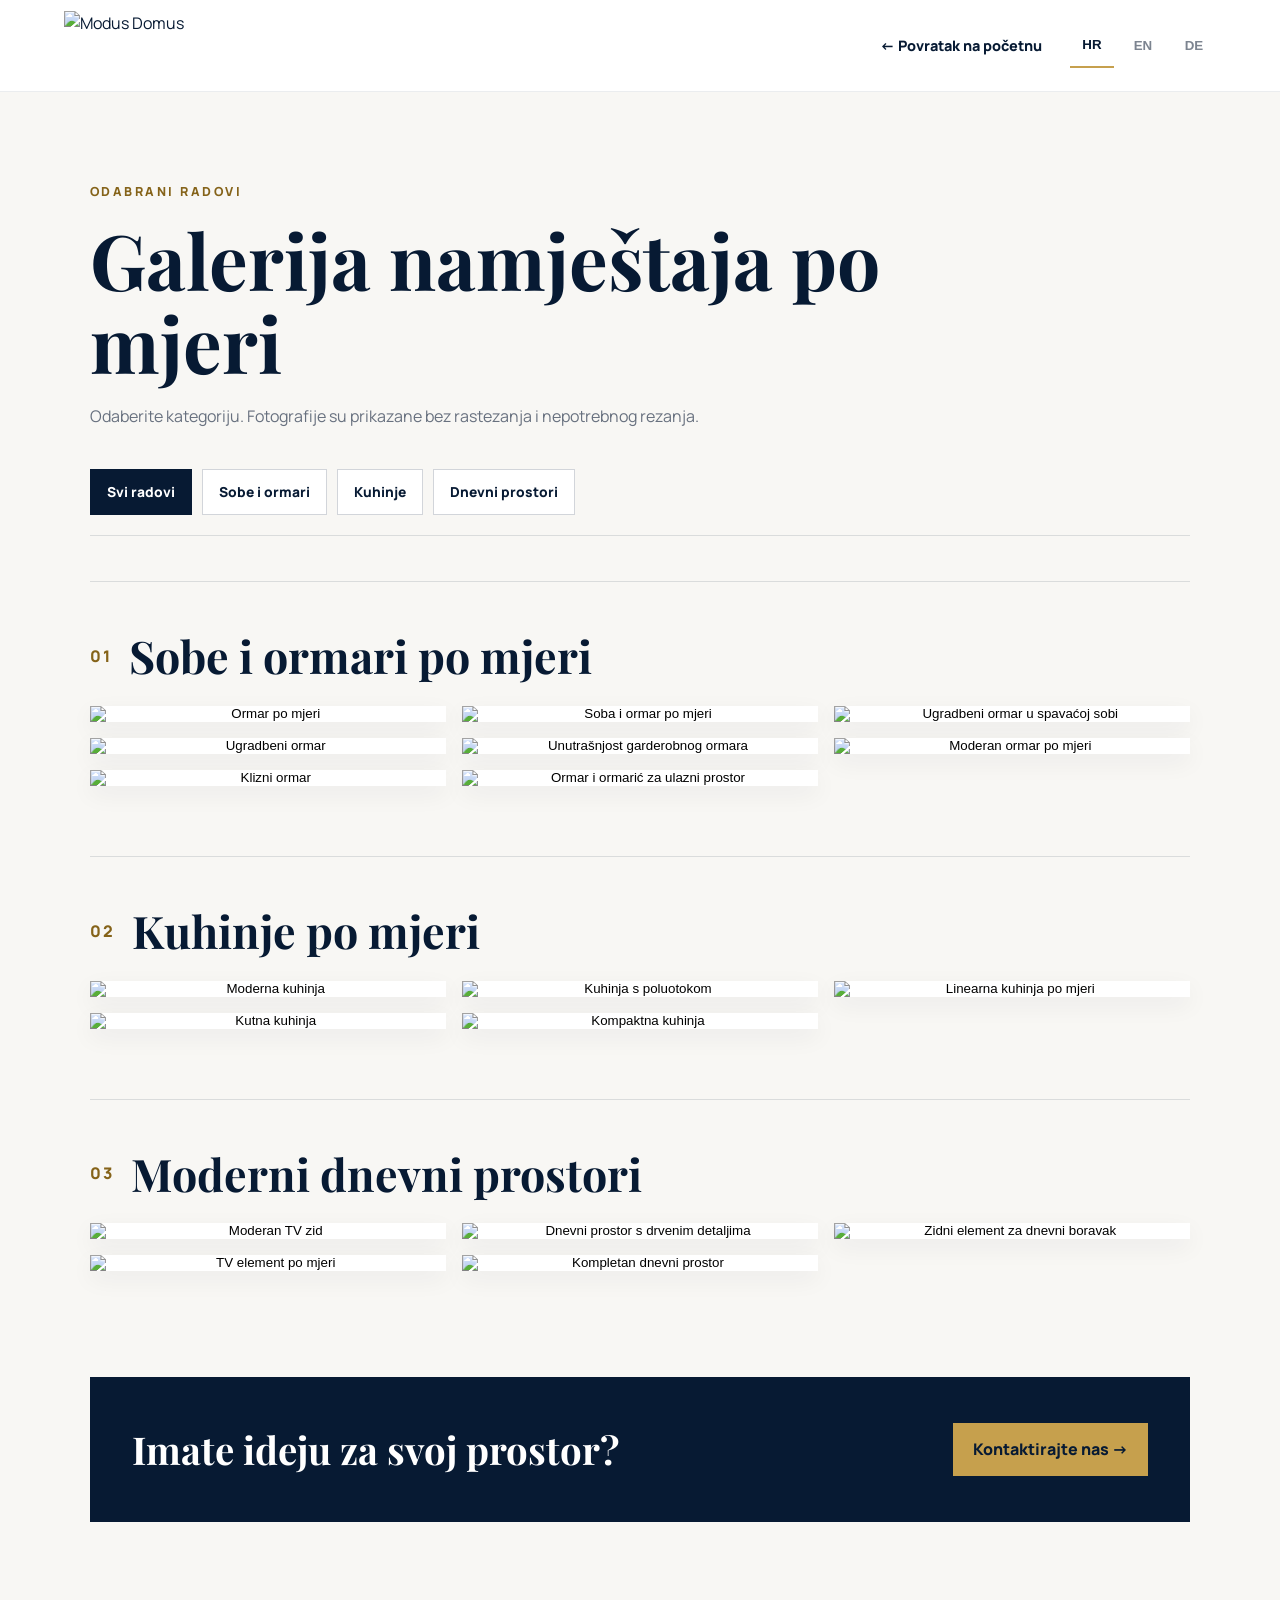
==== galerija.html @ 33a9c159 "Add files via upload" ====
<!DOCTYPE html>
<html lang="hr">
<head>
  <meta charset="UTF-8">
  <meta http-equiv="Content-Security-Policy" content="default-src 'self'; script-src 'self'; style-src 'self' 'unsafe-inline'; img-src 'self' data:; font-src 'self'; connect-src 'none'; object-src 'none'; base-uri 'self'; form-action 'none'">
  <meta name="viewport" content="width=device-width, initial-scale=1.0, viewport-fit=cover">
  <meta name="description" content="Galerija radova Modus Domus – sobe i ormari, kuhinje i moderni dnevni prostori.">
  <title>Galerija | Modus Domus</title>
  <link rel="stylesheet" href="gallery.css?v=20260927">
  <link rel="canonical" href="https://modusdomus.hr/galerija.html">
  <meta name="referrer" content="strict-origin-when-cross-origin">
  <meta property="og:type" content="website">
  <meta property="og:site_name" content="Modus Domus">
  <meta property="og:title" content="Galerija | Modus Domus">
  <meta property="og:description" content="Galerija radova Modus Domus – sobe i ormari, kuhinje i moderni dnevni prostori.">
  <meta property="og:url" content="https://modusdomus.hr/galerija.html">
  <meta property="og:image" content="https://modusdomus.hr/assets/gallery/kuhinja-3.jpg">
  <meta name="twitter:card" content="summary_large_image">
  <link rel="icon" type="image/png" href="favicon.png">
  <link rel="apple-touch-icon" href="apple-touch-icon.png">
  <link rel="stylesheet" href="assets/fonts/fonts.css?v=20260927">
</head>
<body>
  <a class="skip-link" href="#main-content" data-ui="skip">Preskoči na sadržaj</a>
  <header class="gallery-header">
    <a href="./" class="gallery-brand"><img src="assets/logo-modus-domus-transparent.png" alt="Modus Domus" width="616" height="324" decoding="async"></a>
    <a class="back-link" href="./#projects" data-g18n="back">← Povratak na početnu</a>
    <div class="gallery-languages" role="group" aria-label="Odabir jezika" data-ui-label="language">
      <button type="button" class="gallery-lang active" data-lang="hr" aria-label="Hrvatski" aria-pressed="true">HR</button>
      <button type="button" class="gallery-lang" data-lang="en" aria-label="English" aria-pressed="false">EN</button>
      <button type="button" class="gallery-lang" data-lang="de" aria-label="Deutsch" aria-pressed="false">DE</button>
    </div>
  </header>

  <main id="main-content" tabindex="-1">
    <section class="gallery-hero">
      <p class="gallery-kicker" data-g18n="kicker">ODABRANI RADOVI</p>
      <h1 data-g18n="title">Galerija namještaja po mjeri</h1>
      <p data-g18n="intro">Fotografije su prikazane u izvornom omjeru, bez rastezanja i nepotrebnog rezanja.</p>
    </section>

    <nav class="gallery-filter" aria-label="Kategorije galerije" data-ui-label="categories">
      <button type="button" class="gallery-filter-button active" data-filter="all" aria-pressed="true" data-g18n="filterAll">Svi radovi</button>
      <button type="button" class="gallery-filter-button" data-filter="sobe" aria-pressed="false" data-g18n="filterRooms">Sobe i ormari</button>
      <button type="button" class="gallery-filter-button" data-filter="kuhinje" aria-pressed="false" data-g18n="filterKitchens">Kuhinje</button>
      <button type="button" class="gallery-filter-button" data-filter="dnevni" aria-pressed="false" data-g18n="filterLiving">Dnevni prostori</button>
    </nav>

    <section id="sobe" class="gallery-section" data-category="sobe">
      <div class="gallery-section-head">
        <span>01</span>
        <h2 data-g18n="rooms">Sobe i ormari po mjeri</h2>
      </div>
      <div class="masonry">
        <button type="button" class="gallery-photo" data-full="assets/gallery/sobe-1.jpg"><img src="assets/gallery/sobe-1.jpg" alt="Ormar po mjeri" width="452" height="678" decoding="async" loading="lazy"></button>
        <button type="button" class="gallery-photo" data-full="assets/gallery/sobe-2.jpg"><img src="assets/gallery/sobe-2.jpg" alt="Ugradbeni ormar" width="515" height="388" decoding="async" loading="lazy"></button>
        <button type="button" class="gallery-photo" data-full="assets/gallery/sobe-3.jpg"><img src="assets/gallery/sobe-3.jpg" alt="Klizni ormar" width="447" height="447" decoding="async" loading="lazy"></button>
        <button type="button" class="gallery-photo" data-full="assets/gallery/sobe-4.jpg"><img src="assets/gallery/sobe-4.jpg" alt="Soba i ormar po mjeri" width="1100" height="733" decoding="async" loading="lazy"></button>
        
        <button type="button" class="gallery-photo" data-full="assets/gallery/sobe-6.jpg"><img src="assets/gallery/sobe-6.jpg" alt="Unutrašnjost garderobnog ormara" width="387" height="516" decoding="async" loading="lazy"></button>
        <button type="button" class="gallery-photo" data-full="assets/gallery/sobe-7.jpg"><img src="assets/gallery/sobe-7.jpg" alt="Ormar i ormarić za ulazni prostor" width="387" height="516" decoding="async" loading="lazy"></button>
        <button type="button" class="gallery-photo" data-full="assets/gallery/sobe-8.jpg"><img src="assets/gallery/sobe-8.jpg" alt="Ugradbeni ormar u spavaćoj sobi" width="1200" height="1600" decoding="async" loading="lazy"></button>
        <button type="button" class="gallery-photo" data-full="assets/gallery/sobe-9.jpg"><img src="assets/gallery/sobe-9.jpg" alt="Moderan ormar po mjeri" width="1200" height="1200" decoding="async" loading="lazy"></button>
      </div>
    </section>

    <section id="kuhinje" class="gallery-section" data-category="kuhinje">
      <div class="gallery-section-head">
        <span>02</span>
        <h2 data-g18n="kitchens">Kuhinje po mjeri</h2>
      </div>
      <div class="masonry">
        <button type="button" class="gallery-photo" data-full="assets/gallery/kuhinja-1.jpg"><img src="assets/gallery/kuhinja-1.jpg" alt="Moderna kuhinja" width="528" height="378" decoding="async" loading="lazy"></button>
        <button type="button" class="gallery-photo" data-full="assets/gallery/kuhinja-2.jpg"><img src="assets/gallery/kuhinja-2.jpg" alt="Kutna kuhinja" width="498" height="615" decoding="async" loading="lazy"></button>
        <button type="button" class="gallery-photo" data-full="assets/gallery/kuhinja-3.jpg"><img src="assets/gallery/kuhinja-3.jpg" alt="Kuhinja s poluotokom" width="627" height="489" decoding="async" loading="lazy"></button>
        <button type="button" class="gallery-photo" data-full="assets/gallery/kuhinja-4.jpg"><img src="assets/gallery/kuhinja-4.jpg" alt="Kompaktna kuhinja" width="1200" height="1200" decoding="async" loading="lazy"></button>
        <button type="button" class="gallery-photo" data-full="assets/gallery/kuhinja-5.jpg"><img src="assets/gallery/kuhinja-5.jpg" alt="Linearna kuhinja po mjeri" width="800" height="570" decoding="async" loading="lazy"></button>
      </div>
    </section>

    <section id="dnevni" class="gallery-section" data-category="dnevni">
      <div class="gallery-section-head">
        <span>03</span>
        <h2 data-g18n="living">Moderni dnevni prostori</h2>
      </div>
      <div class="masonry">
        <button type="button" class="gallery-photo" data-full="assets/gallery/dnevni-1.jpg"><img src="assets/gallery/dnevni-1.jpg" alt="Moderan TV zid" width="515" height="388" decoding="async" loading="lazy"></button>
        <button type="button" class="gallery-photo" data-full="assets/gallery/dnevni-2.jpg"><img src="assets/gallery/dnevni-2.jpg" alt="TV element po mjeri" width="387" height="516" decoding="async" loading="lazy"></button>
        <button type="button" class="gallery-photo" data-full="assets/gallery/dnevni-3.jpg"><img src="assets/gallery/dnevni-3.jpg" alt="Dnevni prostor s drvenim detaljima" width="373" height="741" decoding="async" loading="lazy"></button>
        <button type="button" class="gallery-photo" data-full="assets/gallery/dnevni-4.jpg"><img src="assets/gallery/dnevni-4.jpg" alt="Kompletan dnevni prostor" width="478" height="641" decoding="async" loading="lazy"></button>
        <button type="button" class="gallery-photo" data-full="assets/gallery/dnevni-5.jpg"><img src="assets/gallery/dnevni-5.jpg" alt="Zidni element za dnevni boravak" width="678" height="452" decoding="async" loading="lazy"></button>
      </div>
    </section>

    <section class="gallery-contact">
      <h2 data-g18n="ctaTitle">Imate ideju za svoj prostor?</h2>
      <a href="./#contact" data-g18n="cta">Kontaktirajte nas →</a>
    </section>
  </main>

  <dialog class="gallery-lightbox" id="galleryLightbox" aria-label="Povećani prikaz projekta" data-ui-label="imageDialog">
    <button class="gallery-lightbox-close" type="button" aria-label="Zatvori" data-ui-label="close" autofocus>×</button>
    <img alt="Povećani prikaz projekta">
  </dialog>

  <script src="site-common.js?v=20260927"></script>
  <script src="gallery.js?v=20260927"></script>
</body>
</html>
---- gallery.css ----
*{box-sizing:border-box;margin:0;padding:0}
:root{--navy:#071a33;--gold:#c6a04d;--gold-text:#856319;--cream:#f4f0e7;--muted:#68717f}
body{font-family:"Manrope",sans-serif;color:var(--navy);background:#f8f7f4;line-height:1.6}
a{text-decoration:none;color:inherit}
img{display:block;max-width:100%}
.gallery-header{
  min-height:92px;padding:10px 5vw;display:flex;align-items:center;gap:28px;
  position:sticky;top:0;z-index:100;background:rgba(255,255,255,.94);
  backdrop-filter:blur(14px);border-bottom:1px solid rgba(7,26,51,.08)
}
.gallery-brand img{width:230px;height:70px;object-fit:contain;object-position:left}
.back-link{margin-left:auto;font-weight:800;font-size:.9rem}
.gallery-languages{display:flex;gap:7px}
.gallery-lang{border:0;background:transparent;padding:6px;cursor:pointer;font-weight:800;color:#7c8490}
.gallery-lang.active{color:var(--navy);border-bottom:2px solid var(--gold)}
main{padding:0 7vw 80px}
.gallery-hero{padding:90px 0 65px;max-width:900px}
.gallery-kicker{letter-spacing:.2em;color:var(--gold-text);font-size:.78rem;font-weight:800}
.gallery-hero h1,.gallery-section h2{
  font-family:"Playfair Display",serif;line-height:1.08
}
.gallery-hero h1{font-size:clamp(3rem,6vw,6rem);margin:16px 0 20px}
.gallery-hero>p:last-child{color:var(--muted);max-width:680px}
.gallery-section{padding:50px 0 65px;border-top:1px solid rgba(7,26,51,.12)}
.gallery-section-head{display:flex;align-items:center;gap:18px;margin-bottom:25px}
.gallery-section-head span{color:var(--gold-text);font-weight:800;letter-spacing:.12em}
.gallery-section h2{font-size:clamp(2rem,3.5vw,3.5rem)}
.masonry{columns:3 300px;column-gap:16px}
.gallery-photo{
  display:block;width:100%;margin:0 0 16px;border:0;padding:0;background:white;
  cursor:zoom-in;break-inside:avoid;box-shadow:0 8px 24px rgba(7,26,51,.06);
  overflow:hidden
}
.gallery-photo img{width:100%;height:auto;transition:transform .35s ease}
.gallery-photo:hover img{transform:scale(1.015)}
.gallery-contact{
  margin-top:35px;padding:42px;background:var(--navy);color:white;
  display:flex;align-items:center;justify-content:space-between;gap:25px
}
.gallery-contact h2{font-family:"Playfair Display",serif;font-size:clamp(1.8rem,3vw,3rem)}
.gallery-contact a{background:var(--gold);color:var(--navy);font-weight:800;padding:14px 20px}

@media(max-width:760px){
  .gallery-header{flex-wrap:wrap;gap:10px}
  .gallery-brand img{width:185px;height:60px}
  .back-link{order:3;width:100%;margin:0;text-align:center}
  main{padding-left:20px;padding-right:20px}
  .gallery-hero{padding:65px 0 45px}
  .masonry{columns:1}
  .gallery-contact{flex-direction:column;align-items:flex-start;padding:28px}
}

.gallery-filter{
  display:flex;
  flex-wrap:wrap;
  gap:10px;
  margin:-25px 0 45px;
  padding-bottom:20px;
  border-bottom:1px solid rgba(7,26,51,.12);
}
.gallery-filter-button{
  border:1px solid rgba(7,26,51,.18);
  background:white;
  color:var(--navy);
  padding:11px 16px;
  font:inherit;
  font-size:.86rem;
  font-weight:800;
  cursor:pointer;
  transition:.25s;
}
.gallery-filter-button:hover,
.gallery-filter-button.active{
  background:var(--navy);
  color:white;
  border-color:var(--navy);
}
.gallery-section.is-hidden{display:none}
@media(max-width:760px){
  .gallery-filter{margin-top:-10px}
  .gallery-filter-button{flex:1 1 calc(50% - 10px)}
}

html{scroll-padding-top:calc(var(--header-height,92px) + 16px)}
body{overflow-wrap:break-word}
.gallery-header{-webkit-backdrop-filter:blur(14px)}
.gallery-lang{min-width:44px;min-height:44px}
.gallery-photo img{height:auto;aspect-ratio:auto}
.gallery-photo:focus-visible{outline:3px solid var(--gold-text);outline-offset:4px}
.gallery-lightbox{
  position:fixed;inset:0;margin:0;border:0;width:100%;height:100%;max-width:none;max-height:none;
  padding:76px max(16px,env(safe-area-inset-right)) max(24px,env(safe-area-inset-bottom)) max(16px,env(safe-area-inset-left));
  background:rgba(2,10,20,.96);color:white;overflow:auto;overscroll-behavior:contain;
}
.gallery-lightbox:not([open]){display:none}
.gallery-lightbox[open]{display:flex;align-items:center;justify-content:center}
.gallery-lightbox::backdrop{background:rgba(2,10,20,.94)}
.gallery-lightbox img{max-width:100%;width:auto;height:auto;max-height:calc(100vh - 110px);max-height:calc(100dvh - 110px - env(safe-area-inset-top) - env(safe-area-inset-bottom));object-fit:contain}
.gallery-lightbox-close{position:absolute;right:max(16px,env(safe-area-inset-right));top:max(12px,env(safe-area-inset-top));min-width:48px;min-height:48px;border:1px solid rgba(255,255,255,.6);border-radius:4px;background:#071a33;color:white;font-size:2rem;line-height:1;cursor:pointer}
.gallery-lightbox-close:focus-visible{outline:3px solid white;outline-offset:3px}
.skip-link{position:fixed;top:8px;left:8px;z-index:2000;padding:12px 18px;background:white;color:var(--navy);font-weight:800;transform:translateY(-200%)}
.skip-link:focus{transform:none}
:where(a,button):focus-visible{outline:3px solid var(--gold-text);outline-offset:4px}
main:focus{outline:none}
@media(max-width:760px){
  .gallery-header{padding-left:max(12px,env(safe-area-inset-left));padding-right:max(12px,env(safe-area-inset-right))}
  .gallery-brand{flex:1;min-width:0}
  .gallery-brand img{width:100%;max-width:185px}
  .gallery-languages{gap:0}
  .gallery-lang{min-width:36px}
  .gallery-hero h1{font-size:clamp(2rem,8vw,3rem);overflow-wrap:anywhere}
  .gallery-filter-button{min-width:0;overflow-wrap:anywhere}
}
@media(prefers-reduced-motion:reduce){
  html{scroll-behavior:auto}
  *,*::before,*::after{animation:none!important;transition:none!important}
  .gallery-photo:hover img{transform:none}
}
---- assets/fonts/fonts.css ----
/* Self-hosted fonts. See the accompanying SIL Open Font Licenses. */
@font-face {
  font-family: 'Manrope';
  font-style: normal;
  font-weight: 400;
  font-display: swap;
  src: url(manrope-400.woff) format('woff');
}
@font-face {
  font-family: 'Manrope';
  font-style: normal;
  font-weight: 500;
  font-display: swap;
  src: url(manrope-500.woff) format('woff');
}
@font-face {
  font-family: 'Manrope';
  font-style: normal;
  font-weight: 600;
  font-display: swap;
  src: url(manrope-600.woff) format('woff');
}
@font-face {
  font-family: 'Manrope';
  font-style: normal;
  font-weight: 700;
  font-display: swap;
  src: url(manrope-700.woff) format('woff');
}
@font-face {
  font-family: 'Manrope';
  font-style: normal;
  font-weight: 800;
  font-display: swap;
  src: url(manrope-800.woff) format('woff');
}
@font-face {
  font-family: 'Playfair Display';
  font-style: normal;
  font-weight: 600;
  font-display: swap;
  src: url(playfair-display-600.woff) format('woff');
}
@font-face {
  font-family: 'Playfair Display';
  font-style: normal;
  font-weight: 700;
  font-display: swap;
  src: url(playfair-display-700.woff) format('woff');
}
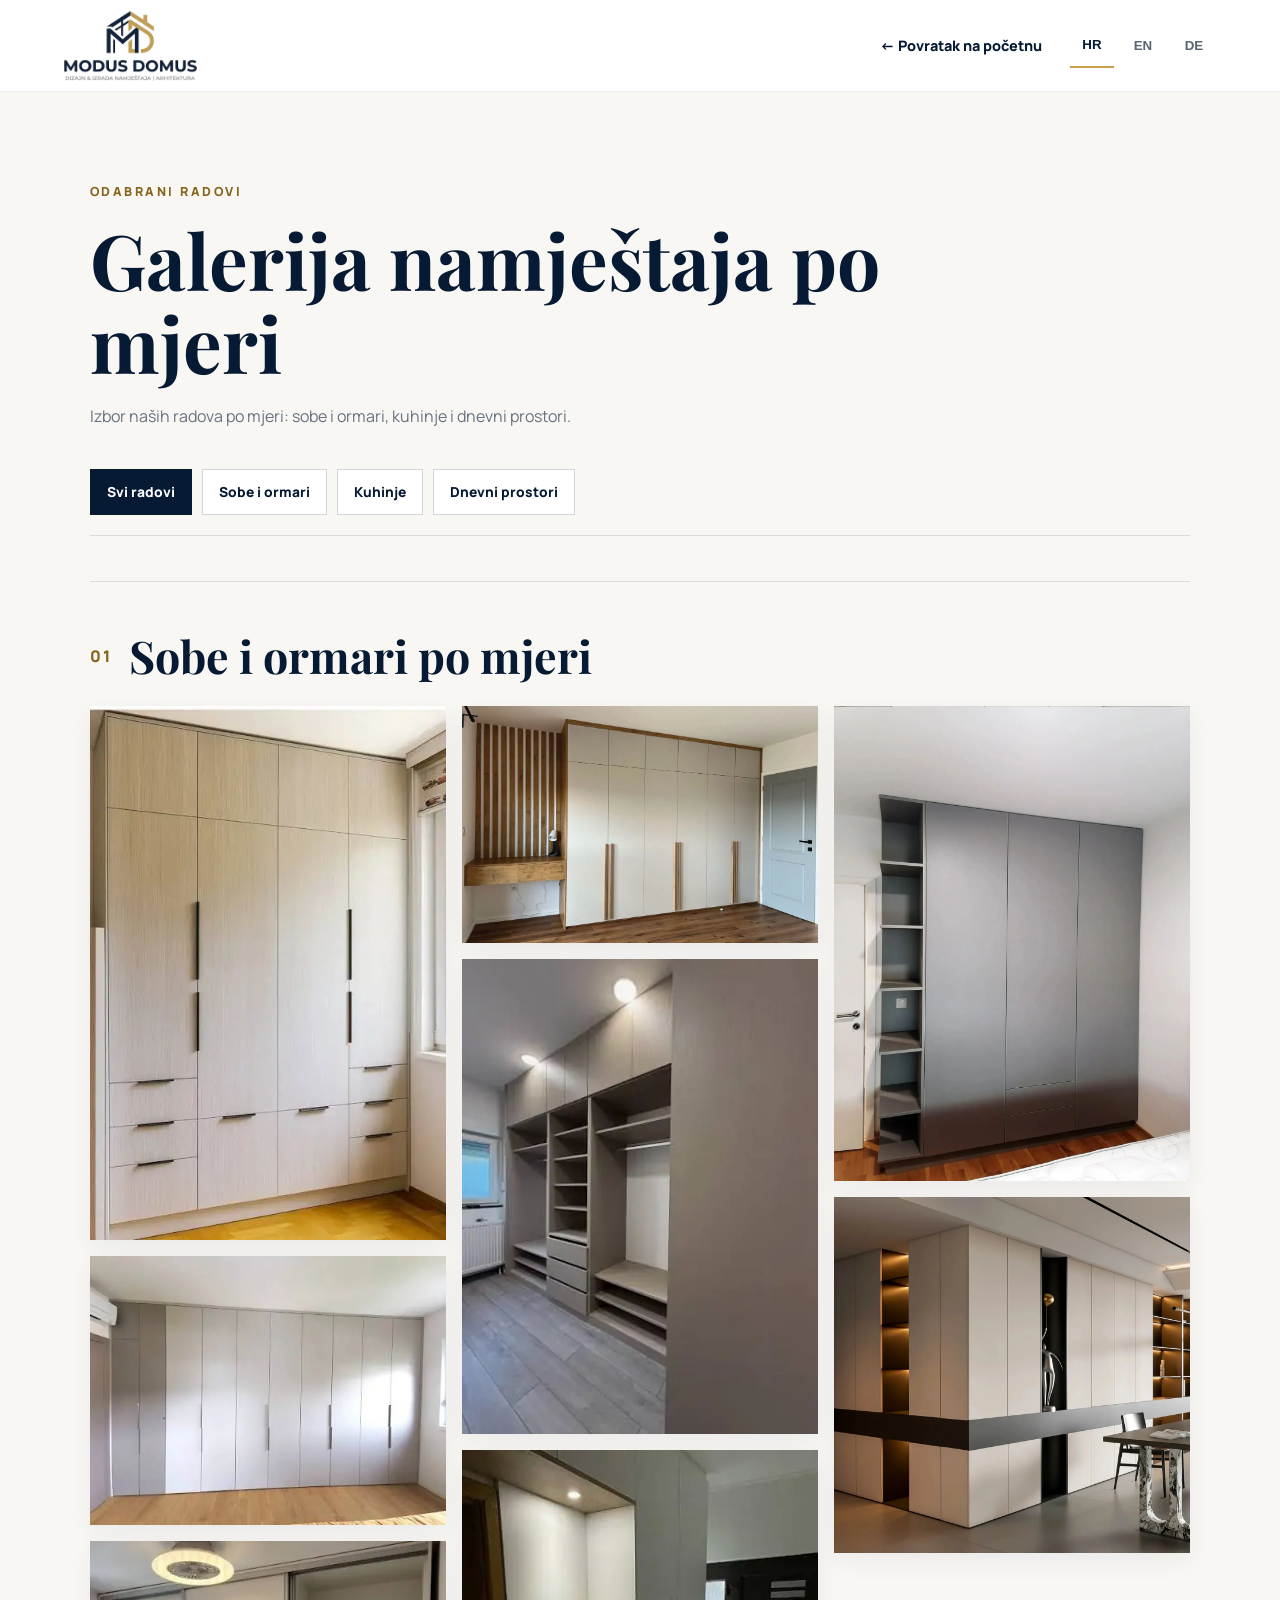
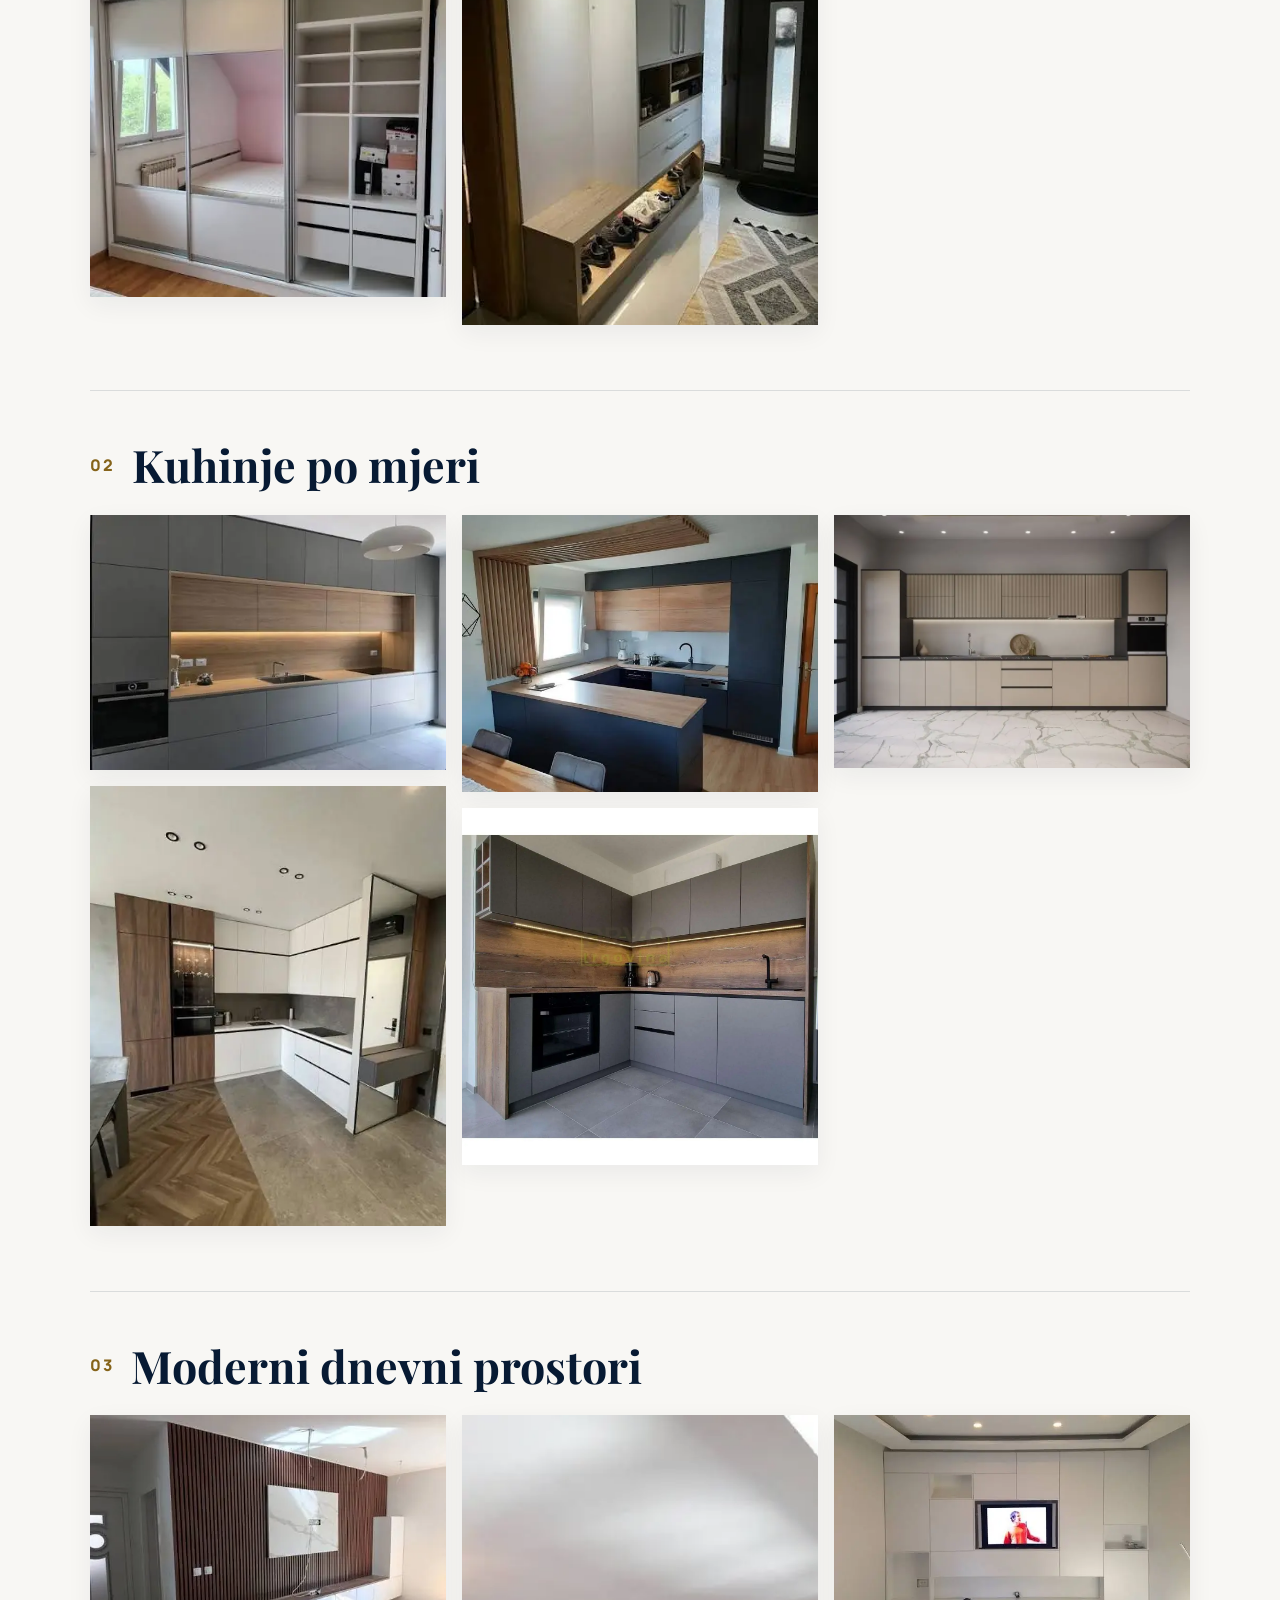
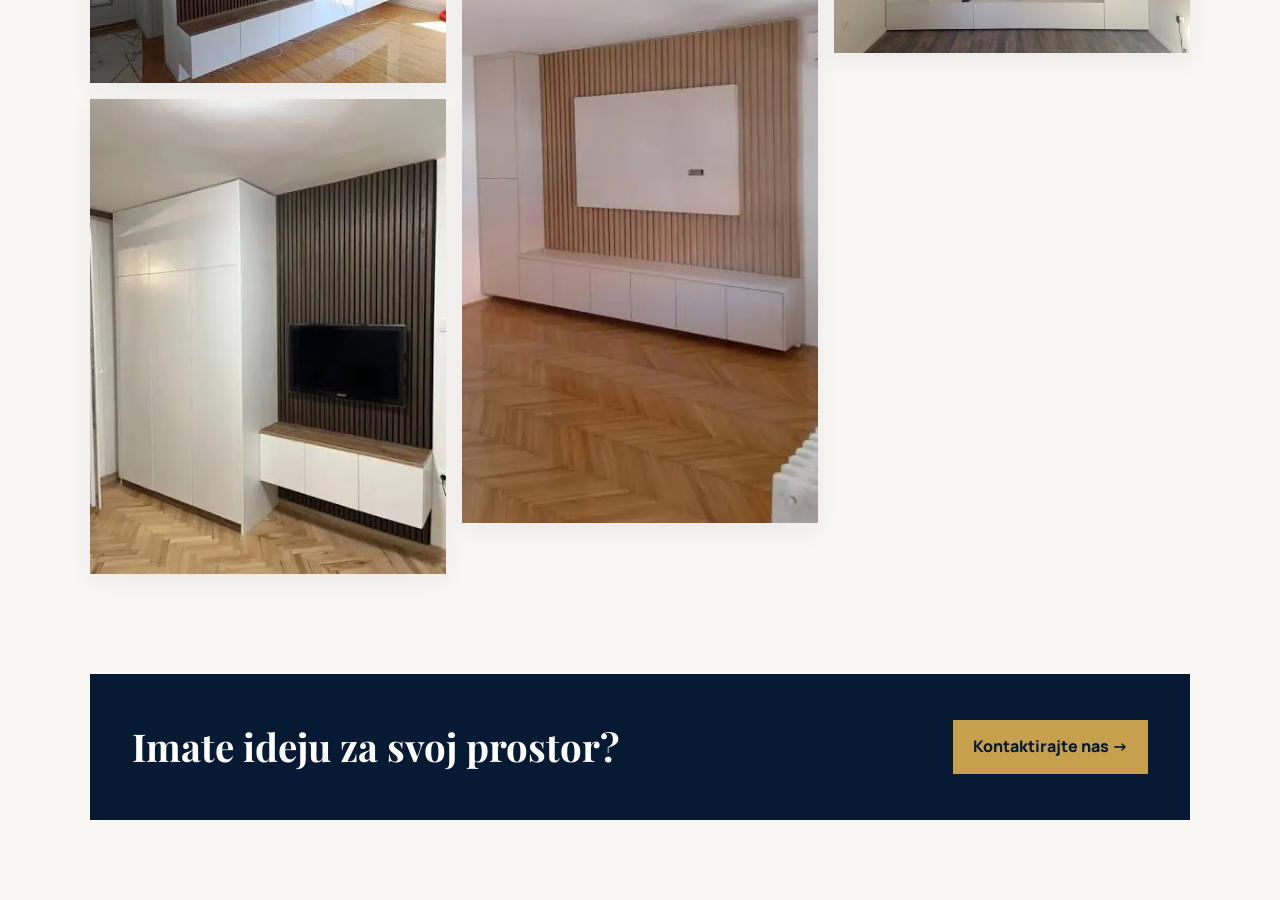
==== commit c95218bc: "Kroatisch als feste Standardsprache, Geräte-Optimierung, Performance - https://modusdomus.hr/ öffnet" ====
--- a/galerija.html
+++ b/galerija.html
@@ -4,9 +4,10 @@
   <meta charset="UTF-8">
   <meta http-equiv="Content-Security-Policy" content="default-src 'self'; script-src 'self'; style-src 'self' 'unsafe-inline'; img-src 'self' data:; font-src 'self'; connect-src 'none'; object-src 'none'; base-uri 'self'; form-action 'none'">
   <meta name="viewport" content="width=device-width, initial-scale=1.0, viewport-fit=cover">
+  <meta name="theme-color" content="#ffffff">
   <meta name="description" content="Galerija radova Modus Domus – sobe i ormari, kuhinje i moderni dnevni prostori.">
   <title>Galerija | Modus Domus</title>
-  <link rel="stylesheet" href="gallery.css?v=20260927">
+  <link rel="stylesheet" href="gallery.css?v=20261122">
   <link rel="canonical" href="https://modusdomus.hr/galerija.html">
   <meta name="referrer" content="strict-origin-when-cross-origin">
   <meta property="og:type" content="website">
@@ -14,16 +15,20 @@
   <meta property="og:title" content="Galerija | Modus Domus">
   <meta property="og:description" content="Galerija radova Modus Domus – sobe i ormari, kuhinje i moderni dnevni prostori.">
   <meta property="og:url" content="https://modusdomus.hr/galerija.html">
-  <meta property="og:image" content="https://modusdomus.hr/assets/gallery/kuhinja-3.jpg">
+  <meta property="og:locale" content="hr_HR">
+  <meta property="og:image" content="https://modusdomus.hr/assets/og-modus-domus.jpg">
+  <meta property="og:image:width" content="1200">
+  <meta property="og:image:height" content="630">
   <meta name="twitter:card" content="summary_large_image">
-  <link rel="icon" type="image/png" href="favicon.png">
-  <link rel="apple-touch-icon" href="apple-touch-icon.png">
-  <link rel="stylesheet" href="assets/fonts/fonts.css?v=20260927">
+  <link rel="icon" type="image/png" href="/favicon.png">
+  <link rel="shortcut icon" href="/favicon.ico">
+  <link rel="apple-touch-icon" href="/apple-touch-icon.png">
+  <link rel="stylesheet" href="assets/fonts/fonts.css?v=20261122">
 </head>
 <body>
   <a class="skip-link" href="#main-content" data-ui="skip">Preskoči na sadržaj</a>
   <header class="gallery-header">
-    <a href="./" class="gallery-brand"><img src="assets/logo-modus-domus-transparent.png" alt="Modus Domus" width="616" height="324" decoding="async"></a>
+    <a href="./" class="gallery-brand"><picture><source srcset="assets/logo-modus-domus.webp" type="image/webp"><img src="assets/logo-modus-domus-transparent.png" alt="Modus Domus" width="616" height="324" decoding="async"></picture></a>
     <a class="back-link" href="./#projects" data-g18n="back">← Povratak na početnu</a>
     <div class="gallery-languages" role="group" aria-label="Odabir jezika" data-ui-label="language">
       <button type="button" class="gallery-lang active" data-lang="hr" aria-label="Hrvatski" aria-pressed="true">HR</button>
@@ -36,7 +41,7 @@
     <section class="gallery-hero">
       <p class="gallery-kicker" data-g18n="kicker">ODABRANI RADOVI</p>
       <h1 data-g18n="title">Galerija namještaja po mjeri</h1>
-      <p data-g18n="intro">Fotografije su prikazane u izvornom omjeru, bez rastezanja i nepotrebnog rezanja.</p>
+      <p data-g18n="intro">Izbor naših radova po mjeri: sobe i ormari, kuhinje i dnevni prostori.</p>
     </section>
 
     <nav class="gallery-filter" aria-label="Kategorije galerije" data-ui-label="categories">
@@ -52,15 +57,14 @@
         <h2 data-g18n="rooms">Sobe i ormari po mjeri</h2>
       </div>
       <div class="masonry">
-        <button type="button" class="gallery-photo" data-full="assets/gallery/sobe-1.jpg"><img src="assets/gallery/sobe-1.jpg" alt="Ormar po mjeri" width="452" height="678" decoding="async" loading="lazy"></button>
-        <button type="button" class="gallery-photo" data-full="assets/gallery/sobe-2.jpg"><img src="assets/gallery/sobe-2.jpg" alt="Ugradbeni ormar" width="515" height="388" decoding="async" loading="lazy"></button>
-        <button type="button" class="gallery-photo" data-full="assets/gallery/sobe-3.jpg"><img src="assets/gallery/sobe-3.jpg" alt="Klizni ormar" width="447" height="447" decoding="async" loading="lazy"></button>
-        <button type="button" class="gallery-photo" data-full="assets/gallery/sobe-4.jpg"><img src="assets/gallery/sobe-4.jpg" alt="Soba i ormar po mjeri" width="1100" height="733" decoding="async" loading="lazy"></button>
-        
-        <button type="button" class="gallery-photo" data-full="assets/gallery/sobe-6.jpg"><img src="assets/gallery/sobe-6.jpg" alt="Unutrašnjost garderobnog ormara" width="387" height="516" decoding="async" loading="lazy"></button>
-        <button type="button" class="gallery-photo" data-full="assets/gallery/sobe-7.jpg"><img src="assets/gallery/sobe-7.jpg" alt="Ormar i ormarić za ulazni prostor" width="387" height="516" decoding="async" loading="lazy"></button>
-        <button type="button" class="gallery-photo" data-full="assets/gallery/sobe-8.jpg"><img src="assets/gallery/sobe-8.jpg" alt="Ugradbeni ormar u spavaćoj sobi" width="1200" height="1600" decoding="async" loading="lazy"></button>
-        <button type="button" class="gallery-photo" data-full="assets/gallery/sobe-9.jpg"><img src="assets/gallery/sobe-9.jpg" alt="Moderan ormar po mjeri" width="1200" height="1200" decoding="async" loading="lazy"></button>
+        <button type="button" class="gallery-photo" data-full="assets/gallery/sobe-1.jpg"><picture><source srcset="assets/gallery/sobe-1.webp" type="image/webp"><img src="assets/gallery/sobe-1.jpg" alt="Ormar po mjeri" width="452" height="678" decoding="async" loading="lazy"></picture></button>
+        <button type="button" class="gallery-photo" data-full="assets/gallery/sobe-2.jpg"><picture><source srcset="assets/gallery/sobe-2.webp" type="image/webp"><img src="assets/gallery/sobe-2.jpg" alt="Ugradbeni ormar" width="515" height="388" decoding="async" loading="lazy"></picture></button>
+        <button type="button" class="gallery-photo" data-full="assets/gallery/sobe-3.jpg"><picture><source srcset="assets/gallery/sobe-3.webp" type="image/webp"><img src="assets/gallery/sobe-3.jpg" alt="Klizni ormar" width="447" height="447" decoding="async" loading="lazy"></picture></button>
+        <button type="button" class="gallery-photo" data-full="assets/gallery/sobe-4.jpg"><picture><source srcset="assets/gallery/sobe-4.webp" type="image/webp"><img src="assets/gallery/sobe-4.jpg" alt="Soba i ormar po mjeri" width="1100" height="733" decoding="async" loading="lazy"></picture></button>
+        <button type="button" class="gallery-photo" data-full="assets/gallery/sobe-6.jpg"><picture><source srcset="assets/gallery/sobe-6.webp" type="image/webp"><img src="assets/gallery/sobe-6.jpg" alt="Unutrašnjost garderobnog ormara" width="387" height="516" decoding="async" loading="lazy"></picture></button>
+        <button type="button" class="gallery-photo" data-full="assets/gallery/sobe-7.jpg"><picture><source srcset="assets/gallery/sobe-7.webp" type="image/webp"><img src="assets/gallery/sobe-7.jpg" alt="Ormar i ormarić za ulazni prostor" width="387" height="516" decoding="async" loading="lazy"></picture></button>
+        <button type="button" class="gallery-photo" data-full="assets/gallery/sobe-8.jpg"><picture><source srcset="assets/gallery/sobe-8.webp" type="image/webp"><img src="assets/gallery/sobe-8.jpg" alt="Ugradbeni ormar u spavaćoj sobi" width="1200" height="1600" decoding="async" loading="lazy"></picture></button>
+        <button type="button" class="gallery-photo" data-full="assets/gallery/sobe-9.jpg"><picture><source srcset="assets/gallery/sobe-9.webp" type="image/webp"><img src="assets/gallery/sobe-9.jpg" alt="Moderan ormar po mjeri" width="1200" height="1200" decoding="async" loading="lazy"></picture></button>
       </div>
     </section>
 
@@ -70,11 +74,11 @@
         <h2 data-g18n="kitchens">Kuhinje po mjeri</h2>
       </div>
       <div class="masonry">
-        <button type="button" class="gallery-photo" data-full="assets/gallery/kuhinja-1.jpg"><img src="assets/gallery/kuhinja-1.jpg" alt="Moderna kuhinja" width="528" height="378" decoding="async" loading="lazy"></button>
-        <button type="button" class="gallery-photo" data-full="assets/gallery/kuhinja-2.jpg"><img src="assets/gallery/kuhinja-2.jpg" alt="Kutna kuhinja" width="498" height="615" decoding="async" loading="lazy"></button>
-        <button type="button" class="gallery-photo" data-full="assets/gallery/kuhinja-3.jpg"><img src="assets/gallery/kuhinja-3.jpg" alt="Kuhinja s poluotokom" width="627" height="489" decoding="async" loading="lazy"></button>
-        <button type="button" class="gallery-photo" data-full="assets/gallery/kuhinja-4.jpg"><img src="assets/gallery/kuhinja-4.jpg" alt="Kompaktna kuhinja" width="1200" height="1200" decoding="async" loading="lazy"></button>
-        <button type="button" class="gallery-photo" data-full="assets/gallery/kuhinja-5.jpg"><img src="assets/gallery/kuhinja-5.jpg" alt="Linearna kuhinja po mjeri" width="800" height="570" decoding="async" loading="lazy"></button>
+        <button type="button" class="gallery-photo" data-full="assets/gallery/kuhinja-1.jpg"><picture><source srcset="assets/gallery/kuhinja-1.webp" type="image/webp"><img src="assets/gallery/kuhinja-1.jpg" alt="Moderna kuhinja" width="528" height="378" decoding="async" loading="lazy"></picture></button>
+        <button type="button" class="gallery-photo" data-full="assets/gallery/kuhinja-2.jpg"><picture><source srcset="assets/gallery/kuhinja-2.webp" type="image/webp"><img src="assets/gallery/kuhinja-2.jpg" alt="Kutna kuhinja" width="498" height="615" decoding="async" loading="lazy"></picture></button>
+        <button type="button" class="gallery-photo" data-full="assets/gallery/kuhinja-3.jpg"><picture><source srcset="assets/gallery/kuhinja-3.webp" type="image/webp"><img src="assets/gallery/kuhinja-3.jpg" alt="Kuhinja s poluotokom" width="627" height="489" decoding="async" loading="lazy"></picture></button>
+        <button type="button" class="gallery-photo" data-full="assets/gallery/kuhinja-4.jpg"><picture><source srcset="assets/gallery/kuhinja-4.webp" type="image/webp"><img src="assets/gallery/kuhinja-4.jpg" alt="Kompaktna kuhinja" width="1200" height="1200" decoding="async" loading="lazy"></picture></button>
+        <button type="button" class="gallery-photo" data-full="assets/gallery/kuhinja-5.jpg"><picture><source srcset="assets/gallery/kuhinja-5.webp" type="image/webp"><img src="assets/gallery/kuhinja-5.jpg" alt="Linearna kuhinja po mjeri" width="800" height="570" decoding="async" loading="lazy"></picture></button>
       </div>
     </section>
 
@@ -84,11 +88,10 @@
         <h2 data-g18n="living">Moderni dnevni prostori</h2>
       </div>
       <div class="masonry">
-        <button type="button" class="gallery-photo" data-full="assets/gallery/dnevni-1.jpg"><img src="assets/gallery/dnevni-1.jpg" alt="Moderan TV zid" width="515" height="388" decoding="async" loading="lazy"></button>
-        <button type="button" class="gallery-photo" data-full="assets/gallery/dnevni-2.jpg"><img src="assets/gallery/dnevni-2.jpg" alt="TV element po mjeri" width="387" height="516" decoding="async" loading="lazy"></button>
-        <button type="button" class="gallery-photo" data-full="assets/gallery/dnevni-3.jpg"><img src="assets/gallery/dnevni-3.jpg" alt="Dnevni prostor s drvenim detaljima" width="373" height="741" decoding="async" loading="lazy"></button>
-        <button type="button" class="gallery-photo" data-full="assets/gallery/dnevni-4.jpg"><img src="assets/gallery/dnevni-4.jpg" alt="Kompletan dnevni prostor" width="478" height="641" decoding="async" loading="lazy"></button>
-        <button type="button" class="gallery-photo" data-full="assets/gallery/dnevni-5.jpg"><img src="assets/gallery/dnevni-5.jpg" alt="Zidni element za dnevni boravak" width="678" height="452" decoding="async" loading="lazy"></button>
+        <button type="button" class="gallery-photo" data-full="assets/gallery/dnevni-1.jpg"><picture><source srcset="assets/gallery/dnevni-1.webp" type="image/webp"><img src="assets/gallery/dnevni-1.jpg" alt="Moderan TV zid" width="515" height="388" decoding="async" loading="lazy"></picture></button>
+        <button type="button" class="gallery-photo" data-full="assets/gallery/dnevni-2.jpg"><picture><source srcset="assets/gallery/dnevni-2.webp" type="image/webp"><img src="assets/gallery/dnevni-2.jpg" alt="TV element po mjeri" width="387" height="516" decoding="async" loading="lazy"></picture></button>
+        <button type="button" class="gallery-photo" data-full="assets/gallery/dnevni-3.jpg"><picture><source srcset="assets/gallery/dnevni-3.webp" type="image/webp"><img src="assets/gallery/dnevni-3.jpg" alt="Dnevni prostor s drvenim detaljima" width="373" height="741" decoding="async" loading="lazy"></picture></button>
+        <button type="button" class="gallery-photo" data-full="assets/gallery/dnevni-5.jpg"><picture><source srcset="assets/gallery/dnevni-5.webp" type="image/webp"><img src="assets/gallery/dnevni-5.jpg" alt="Zidni element za dnevni boravak" width="678" height="452" decoding="async" loading="lazy"></picture></button>
       </div>
     </section>
 
@@ -103,7 +106,7 @@
     <img alt="Povećani prikaz projekta">
   </dialog>
 
-  <script src="site-common.js?v=20260927"></script>
-  <script src="gallery.js?v=20260927"></script>
+  <script src="site-common.js?v=20261122"></script>
+  <script src="gallery.js?v=20261122"></script>
 </body>
 </html>
--- a/gallery.css
+++ b/gallery.css
@@ -9,9 +9,9 @@
   backdrop-filter:blur(14px);border-bottom:1px solid rgba(7,26,51,.08)
 }
 .gallery-brand img{width:230px;height:70px;object-fit:contain;object-position:left}
-.back-link{margin-left:auto;font-weight:800;font-size:.9rem}
+.back-link{margin-left:auto;font-weight:800;font-size:.9rem;padding:10px 0}
 .gallery-languages{display:flex;gap:7px}
-.gallery-lang{border:0;background:transparent;padding:6px;cursor:pointer;font-weight:800;color:#7c8490}
+.gallery-lang{border:0;background:transparent;padding:6px;cursor:pointer;font-weight:800;color:#5c6470}
 .gallery-lang.active{color:var(--navy);border-bottom:2px solid var(--gold)}
 main{padding:0 7vw 80px}
 .gallery-hero{padding:90px 0 65px;max-width:900px}
@@ -116,3 +116,7 @@
   *,*::before,*::after{animation:none!important;transition:none!important}
   .gallery-photo:hover img{transform:none}
 }
+
+/* Device optimisation, 2026-11-22 */
+html{-webkit-text-size-adjust:100%;text-size-adjust:100%}
+.gallery-photo picture{display:block}
